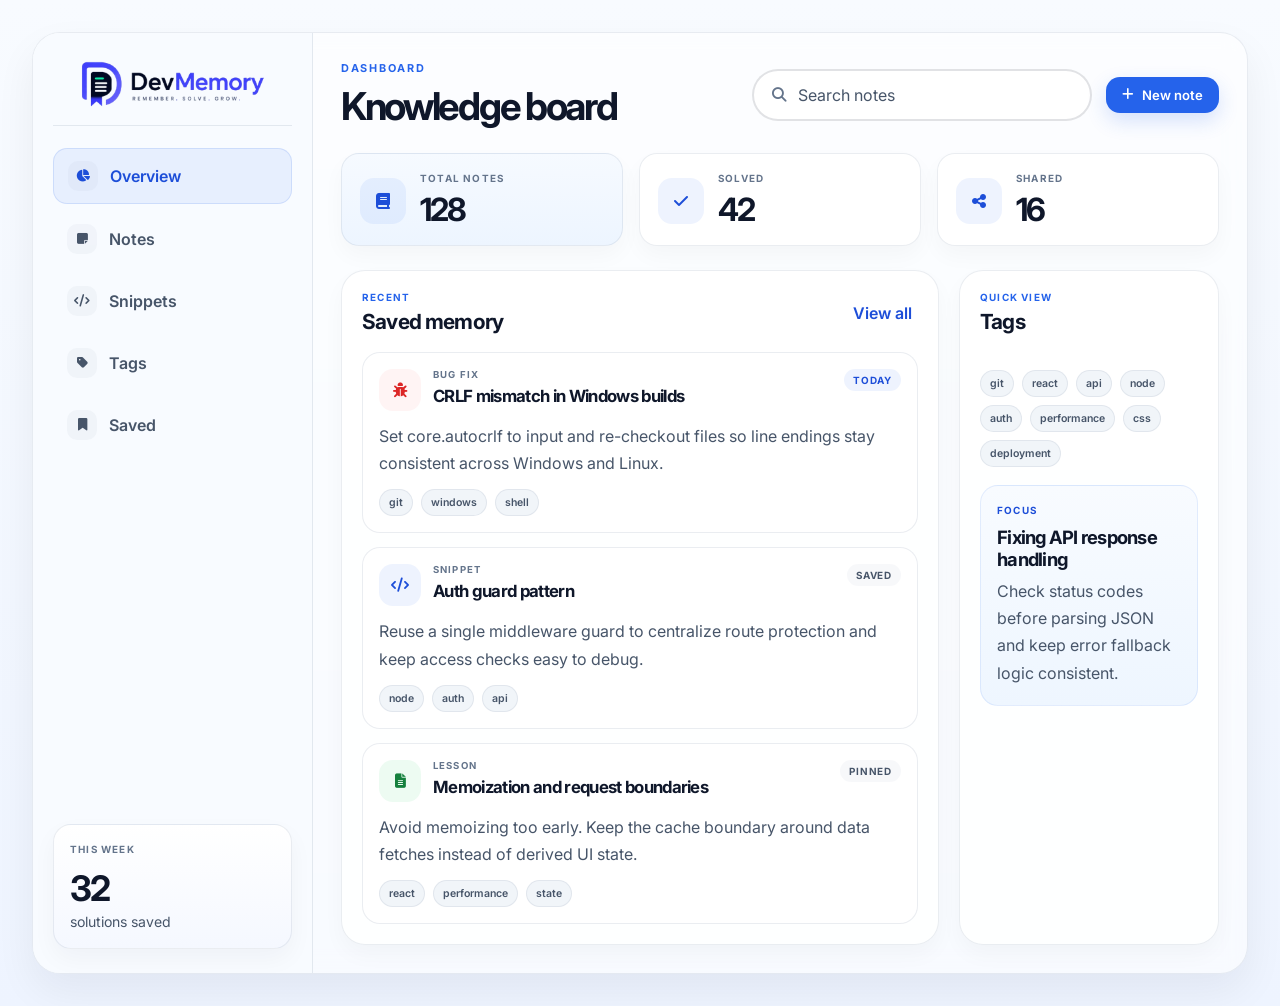
==== dashboard.html @ 0f722874 "Create and building dashboard" ====
<!doctype html>
<html lang="en">
  <head>
    <meta charset="UTF-8" />
    <meta name="viewport" content="width=device-width, initial-scale=1.0" />
    <title>DevMemory Dashboard</title>
    <meta
      name="description"
      content="DevMemory dashboard for saved bug fixes, snippets, commands, and notes."
    />
    <link rel="preconnect" href="https://fonts.googleapis.com" />
    <link rel="preconnect" href="https://fonts.gstatic.com" crossorigin />
    <link
      href="https://fonts.googleapis.com/css2?family=Inter:wght@400;500;600;700;800&display=swap"
      rel="stylesheet"
    />
    <link
      rel="stylesheet"
      href="https://cdnjs.cloudflare.com/ajax/libs/font-awesome/6.5.2/css/all.min.css"
      crossorigin="anonymous"
      referrerpolicy="no-referrer"
    />
    <link rel="stylesheet" href="dashboard.css" />
  </head>
  <body>
    <div class="app-shell">
      <aside class="sidebar">
        <div class="brand-row">
          <img src="img/DevMemoryLogo.png" alt="DevMemory" class="brand-logo" />
        </div>

        <nav class="nav" aria-label="Main navigation">
          <button class="nav-item active" type="button">
            <span class="nav-icon"><i class="fa-solid fa-chart-pie"></i></span>
            Overview
          </button>
          <button class="nav-item" type="button">
            <span class="nav-icon"
              ><i class="fa-solid fa-note-sticky"></i
            ></span>
            Notes
          </button>
          <button class="nav-item" type="button">
            <span class="nav-icon"><i class="fa-solid fa-code"></i></span>
            Snippets
          </button>
          <button class="nav-item" type="button">
            <span class="nav-icon"><i class="fa-solid fa-tag"></i></span>
            Tags
          </button>
          <button class="nav-item" type="button">
            <span class="nav-icon"><i class="fa-solid fa-bookmark"></i></span>
            Saved
          </button>
        </nav>

        <div class="sidebar-card">
          <p class="muted-label">This week</p>
          <h3>32</h3>
          <p>solutions saved</p>
        </div>
      </aside>

      <main class="main-panel">
        <div class="mobile-header-row">
          <button
            class="mobile-menu-button"
            type="button"
            aria-label="Toggle navigation"
            aria-expanded="false"
          >
            <span></span>
            <span></span>
            <span></span>
          </button>

          <div class="mobile-page-heading">
            <p class="eyebrow">Dashboard</p>
            <h1>Knowledge board</h1>
          </div>
        </div>

        <header class="topbar">
          <div>
            <p class="eyebrow">Dashboard</p>
            <h1>Knowledge board</h1>
          </div>

          <div class="topbar-actions">
            <label class="search-box" aria-label="Search notes">
              <i class="fa-solid fa-magnifying-glass"></i>
              <input
                type="text"
                value="Search notes"
                aria-label="Search notes"
              />
            </label>
            <button class="primary-btn" type="button">
              <i class="fa-solid fa-plus"></i>
              New note
            </button>
          </div>
        </header>

        <section class="stats-grid" aria-label="Summary statistics">
          <article class="stat-card accent">
            <div class="stat-icon"><i class="fa-solid fa-book"></i></div>
            <div>
              <p class="stat-label">Total notes</p>
              <h2>128</h2>
            </div>
          </article>

          <article class="stat-card">
            <div class="stat-icon"><i class="fa-solid fa-check"></i></div>
            <div>
              <p class="stat-label">Solved</p>
              <h2>42</h2>
            </div>
          </article>

          <article class="stat-card">
            <div class="stat-icon"><i class="fa-solid fa-share-nodes"></i></div>
            <div>
              <p class="stat-label">Shared</p>
              <h2>16</h2>
            </div>
          </article>
        </section>

        <section class="content-grid">
          <div class="panel">
            <div class="panel-head">
              <div>
                <p class="eyebrow small">Recent</p>
                <h3>Saved memory</h3>
              </div>
              <button class="link-btn" type="button">View all</button>
            </div>

            <div class="note-list">
              <article class="note-card">
                <div class="note-header">
                  <div class="note-icon bug">
                    <i class="fa-solid fa-bug"></i>
                  </div>
                  <div class="note-text">
                    <p class="kicker">Bug fix</p>
                    <h4>CRLF mismatch in Windows builds</h4>
                  </div>
                  <span class="status-pill">Today</span>
                </div>

                <p class="note-copy">
                  Set core.autocrlf to input and re-checkout files so line
                  endings stay consistent across Windows and Linux.
                </p>

                <div class="tag-row">
                  <span>git</span>
                  <span>windows</span>
                  <span>shell</span>
                </div>
              </article>

              <article class="note-card">
                <div class="note-header">
                  <div class="note-icon code">
                    <i class="fa-solid fa-code"></i>
                  </div>
                  <div class="note-text">
                    <p class="kicker">Snippet</p>
                    <h4>Auth guard pattern</h4>
                  </div>
                  <span class="status-pill muted">Saved</span>
                </div>

                <p class="note-copy">
                  Reuse a single middleware guard to centralize route protection
                  and keep access checks easy to debug.
                </p>

                <div class="tag-row">
                  <span>node</span>
                  <span>auth</span>
                  <span>api</span>
                </div>
              </article>

              <article class="note-card">
                <div class="note-header">
                  <div class="note-icon doc">
                    <i class="fa-solid fa-file-lines"></i>
                  </div>
                  <div class="note-text">
                    <p class="kicker">Lesson</p>
                    <h4>Memoization and request boundaries</h4>
                  </div>
                  <span class="status-pill muted">Pinned</span>
                </div>

                <p class="note-copy">
                  Avoid memoizing too early. Keep the cache boundary around data
                  fetches instead of derived UI state.
                </p>

                <div class="tag-row">
                  <span>react</span>
                  <span>performance</span>
                  <span>state</span>
                </div>
              </article>
            </div>
          </div>

          <aside class="panel side-panel">
            <div class="panel-head">
              <div>
                <p class="eyebrow small">Quick view</p>
                <h3>Tags</h3>
              </div>
            </div>

            <div class="tag-cloud">
              <span>git</span>
              <span>react</span>
              <span>api</span>
              <span>node</span>
              <span>auth</span>
              <span>performance</span>
              <span>css</span>
              <span>deployment</span>
            </div>

            <div class="mini-card">
              <p class="mini-label">Focus</p>
              <h4>Fixing API response handling</h4>
              <p>
                Check status codes before parsing JSON and keep error fallback
                logic consistent.
              </p>
            </div>
          </aside>
        </section>
      </main>
    </div>

    <script>
      const appShell = document.querySelector(".app-shell");
      const mobileMenuButton = document.querySelector(".mobile-menu-button");
      const navItems = document.querySelectorAll(".nav-item");
      const sidebar = document.querySelector(".sidebar");

      function setMobileMenuState(isOpen) {
        if (!appShell) return;

        appShell.classList.toggle("nav-open", isOpen);

        if (mobileMenuButton) {
          mobileMenuButton.setAttribute("aria-expanded", String(isOpen));
        }

        document.body.classList.toggle(
          "mobile-menu-open",
          isOpen && window.innerWidth <= 980,
        );
      }

      function closeMobileMenu() {
        setMobileMenuState(false);
      }

      if (mobileMenuButton && appShell) {
        mobileMenuButton.addEventListener("click", (event) => {
          event.stopPropagation();
          const isOpen = !appShell.classList.contains("nav-open");
          setMobileMenuState(isOpen);
        });
      }

      navItems.forEach((item) => {
        item.addEventListener("click", () => {
          if (window.innerWidth <= 980) {
            closeMobileMenu();
          }
        });
      });

      document.addEventListener("click", (event) => {
        if (window.innerWidth > 980) return;

        if (!appShell) return;

        const clickedInsideSidebar = sidebar && sidebar.contains(event.target);
        const clickedToggle =
          mobileMenuButton && mobileMenuButton.contains(event.target);

        if (
          !clickedInsideSidebar &&
          !clickedToggle &&
          appShell.classList.contains("nav-open")
        ) {
          closeMobileMenu();
        }
      });

      window.addEventListener("resize", () => {
        if (window.innerWidth > 980) {
          closeMobileMenu();
        }
      });
    </script>
  </body>
</html>
---- dashboard.css ----
:root {
  --bg: #f5f8ff;
  --panel: rgba(255, 255, 255, 0.9);
  --panel-strong: #ffffff;
  --panel-soft: #f8fafc;
  --line: rgba(148, 163, 184, 0.22);
  --text: #0f172a;
  --muted: #475569;
  --soft-muted: #64748b;
  --primary: #2563eb;
  --primary-strong: #1d4ed8;
  --primary-soft: rgba(37, 99, 235, 0.08);
  --shadow: 0 18px 40px rgba(15, 23, 42, 0.06);
}

* {
  box-sizing: border-box;
}

html,
body {
  margin: 0;
  min-height: 100%;
  font-family: "Inter", sans-serif;
  background: linear-gradient(180deg, #f8fbff 0%, #eef4ff 100%);
  color: var(--text);
}

body {
  min-height: 100vh;
  padding: 32px;
}

button,
input {
  font: inherit;
}

img {
  max-width: 100%;
  display: block;
}

.app-shell {
  max-width: 1380px;
  margin: 0 auto;
  display: grid;
  grid-template-columns: 280px minmax(0, 1fr);
  min-height: 860px;
  background: rgba(255, 255, 255, 0.58);
  border: 1px solid rgba(148, 163, 184, 0.2);
  border-radius: 28px;
  box-shadow: var(--shadow);
  overflow: hidden;
  backdrop-filter: blur(10px);
}

.sidebar {
  background: #f8fbff;
  border-right: 1px solid var(--line);
  padding: 28px 20px 24px;
  display: flex;
  flex-direction: column;
}

.brand-row {
  display: flex;
  align-items: center;
  justify-content: center;
  margin-bottom: 22px;
  padding-bottom: 18px;
  border-bottom: 1px solid var(--line);
}

.brand-logo {
  width: min(100%, 185px);
  height: auto;
}

.nav {
  display: grid;
  gap: 8px;
}

.nav-item {
  border: 0;
  background: transparent;
  color: var(--muted);
  display: flex;
  align-items: center;
  gap: 12px;
  width: 100%;
  padding: 12px 14px;
  border-radius: 14px;
  text-align: left;
  font-weight: 600;
  transition: all 0.2s ease;
}

.nav-item.active {
  background: var(--primary-soft);
  color: var(--primary-strong);
  border: 1px solid rgba(37, 99, 235, 0.14);
}

.nav-item:hover {
  background: rgba(148, 163, 184, 0.06);
}

.nav-icon {
  width: 30px;
  height: 30px;
  display: inline-flex;
  align-items: center;
  justify-content: center;
  border-radius: 10px;
  background: rgba(148, 163, 184, 0.08);
  color: inherit;
  font-size: 0.78rem;
}

.sidebar-card {
  margin-top: auto;
  background: linear-gradient(180deg, #ffffff 0%, #f5f8ff 100%);
  border: 1px solid rgba(148, 163, 184, 0.2);
  border-radius: 18px;
  padding: 18px 16px;
  box-shadow: 0 10px 24px rgba(15, 23, 42, 0.04);
}

.muted-label {
  margin: 0;
  text-transform: uppercase;
  letter-spacing: 0.12em;
  font-size: 0.62rem;
  font-weight: 700;
  color: var(--soft-muted);
}

.sidebar-card h3 {
  margin: 12px 0 4px;
  font-size: 2.2rem;
  letter-spacing: -0.06em;
}

.sidebar-card p:last-child {
  margin: 0;
  color: var(--muted);
  font-size: 0.88rem;
}

.main-panel {
  padding: 28px;
}

.topbar {
  display: flex;
  align-items: center;
  justify-content: space-between;
  gap: 20px;
  padding-bottom: 24px;
}

.eyebrow {
  margin: 0;
  color: var(--primary);
  text-transform: uppercase;
  letter-spacing: 0.16em;
  font-size: 0.68rem;
  font-weight: 700;
}

.eyebrow.small {
  letter-spacing: 0.12em;
  font-size: 0.62rem;
}

.topbar h1 {
  margin: 8px 0 0;
  font-size: clamp(2rem, 3vw, 2.8rem);
  letter-spacing: -0.06em;
}

.topbar-actions {
  display: flex;
  align-items: center;
  gap: 14px;
}

.search-box {
  display: flex;
  align-items: center;
  gap: 12px;
  min-width: 340px;
  background: rgba(255, 255, 255, 0.82);
  border: 2px solid rgba(15, 23, 42, 0.12);
  border-radius: 999px;
  padding: 0 18px;
  color: var(--soft-muted);
  box-shadow: inset 0 1px 0 rgba(255, 255, 255, 0.7);
  transition:
    border-color 0.2s ease,
    box-shadow 0.2s ease;
}

.search-box:focus-within {
  border-color: rgba(37, 99, 235, 0.5);
  box-shadow: 0 0 0 4px rgba(37, 99, 235, 0.12);
}

.search-box i {
  font-size: 0.9rem;
  color: var(--soft-muted);
}

.search-box input {
  border: 0;
  background: transparent;
  width: 100%;
  padding: 14px 0;
  color: var(--muted);
  font-size: 1rem;
  outline: none;
}

.search-box input::placeholder {
  color: var(--soft-muted);
}

.primary-btn {
  display: inline-flex;
  align-items: center;
  justify-content: center;
  gap: 8px;
  border: 0;
  border-radius: 14px;
  background: var(--primary);
  color: white;
  padding: 10px 16px;
  font-size: 0.82rem;
  font-weight: 600;
  box-shadow: 0 8px 20px rgba(37, 99, 235, 0.18);
  white-space: nowrap;
}

.stats-grid {
  display: grid;
  grid-template-columns: repeat(3, minmax(0, 1fr));
  gap: 16px;
}

.stat-card {
  background: rgba(255, 255, 255, 0.82);
  border: 1px solid rgba(148, 163, 184, 0.2);
  border-radius: 18px;
  padding: 18px 18px 16px;
  display: flex;
  align-items: center;
  gap: 14px;
  box-shadow: 0 10px 22px rgba(15, 23, 42, 0.03);
}

.stat-card.accent {
  background: linear-gradient(180deg, #f6faff 0%, #edf5ff 100%);
}

.stat-icon {
  width: 46px;
  height: 46px;
  display: inline-flex;
  align-items: center;
  justify-content: center;
  border-radius: 14px;
  background: var(--primary-soft);
  color: var(--primary-strong);
}

.stat-label {
  margin: 0;
  color: var(--soft-muted);
  text-transform: uppercase;
  letter-spacing: 0.12em;
  font-size: 0.62rem;
  font-weight: 700;
}

.stat-card h2 {
  margin: 6px 0 0;
  font-size: 2rem;
  letter-spacing: -0.06em;
}

.content-grid {
  margin-top: 24px;
  display: grid;
  grid-template-columns: minmax(0, 1.7fr) minmax(260px, 0.7fr);
  gap: 20px;
}

.panel {
  background: rgba(255, 255, 255, 0.82);
  border: 1px solid rgba(148, 163, 184, 0.2);
  border-radius: 24px;
  padding: 20px;
  box-shadow: 0 10px 22px rgba(15, 23, 42, 0.03);
}

.panel-head {
  display: flex;
  align-items: center;
  justify-content: space-between;
  gap: 12px;
  margin-bottom: 18px;
}

.panel-head h3 {
  margin: 6px 0 0;
  font-size: 1.3rem;
  letter-spacing: -0.04em;
}

.link-btn {
  border: 0;
  background: transparent;
  color: var(--primary-strong);
  font-weight: 600;
  cursor: pointer;
}

.note-list {
  display: grid;
  gap: 14px;
}

.note-card {
  background: #ffffff;
  border: 1px solid rgba(148, 163, 184, 0.2);
  border-radius: 18px;
  padding: 16px;
}

.note-header {
  display: flex;
  align-items: flex-start;
  gap: 12px;
}

.note-icon {
  width: 42px;
  height: 42px;
  border-radius: 14px;
  display: inline-flex;
  align-items: center;
  justify-content: center;
  font-size: 0.9rem;
}

.note-icon.bug {
  background: rgba(248, 113, 113, 0.08);
  color: #dc2626;
}

.note-icon.code {
  background: rgba(37, 99, 235, 0.08);
  color: var(--primary-strong);
}

.note-icon.doc {
  background: rgba(34, 197, 94, 0.08);
  color: #15803d;
}

.note-text {
  flex: 1;
  min-width: 0;
}

.kicker {
  margin: 0;
  text-transform: uppercase;
  letter-spacing: 0.12em;
  font-size: 0.6rem;
  font-weight: 700;
  color: var(--soft-muted);
}

.note-text h4 {
  margin: 6px 0 0;
  font-size: 1.05rem;
  letter-spacing: -0.04em;
}

.status-pill {
  display: inline-flex;
  align-items: center;
  justify-content: center;
  padding: 5px 9px;
  border-radius: 999px;
  background: rgba(37, 99, 235, 0.08);
  color: var(--primary-strong);
  font-size: 0.62rem;
  font-weight: 700;
  letter-spacing: 0.08em;
  text-transform: uppercase;
}

.status-pill.muted {
  background: rgba(148, 163, 184, 0.08);
  color: var(--muted);
}

.note-copy {
  margin: 12px 0 0;
  color: var(--muted);
  line-height: 1.7;
}

.tag-row,
.tag-cloud {
  display: flex;
  flex-wrap: wrap;
  gap: 8px;
  margin-top: 12px;
}

.tag-row span,
.tag-cloud span {
  display: inline-flex;
  align-items: center;
  padding: 6px 9px;
  border-radius: 999px;
  background: #f1f5f9;
  border: 1px solid rgba(148, 163, 184, 0.18);
  color: var(--muted);
  font-size: 0.66rem;
  font-weight: 600;
}

.side-panel {
  display: flex;
  flex-direction: column;
  gap: 18px;
}

.tag-cloud {
  margin-top: 0;
}

.mini-card {
  background: linear-gradient(180deg, #f8fbff 0%, #eef6ff 100%);
  border: 1px solid rgba(37, 99, 235, 0.1);
  border-radius: 18px;
  padding: 18px 16px;
}

.mini-label {
  margin: 0;
  color: var(--primary-strong);
  text-transform: uppercase;
  letter-spacing: 0.12em;
  font-size: 0.62rem;
  font-weight: 700;
}

.mini-card h4 {
  margin: 10px 0 8px;
  font-size: 1.15rem;
  letter-spacing: -0.04em;
}

.mini-card p:last-child {
  margin: 0;
  color: var(--muted);
  line-height: 1.7;
}

.mobile-menu-button {
  display: none;
}

.mobile-header-row {
  display: none;
}

@media (max-width: 980px) {
  body {
    padding: 20px;
  }

  body.mobile-menu-open {
    overflow: hidden;
  }

  .app-shell {
    position: relative;
    grid-template-columns: 1fr;
  }

  .sidebar {
    position: fixed;
    top: 14px;
    left: 14px;
    right: 14px;
    z-index: 30;
    display: none;
    max-height: min(72vh, 540px);
    overflow: hidden;
    border: 1px solid rgba(148, 163, 184, 0.22);
    border-radius: 20px;
    background: rgba(255, 255, 255, 0.78);
    backdrop-filter: blur(12px);
    -webkit-backdrop-filter: blur(12px);
    box-shadow: 0 24px 50px rgba(15, 23, 42, 0.12);
    padding: 18px 16px 16px;
    pointer-events: auto;
  }

  .app-shell.nav-open .sidebar {
    display: flex;
  }

  .app-shell.nav-open .sidebar .nav {
    overflow: hidden;
  }

  .mobile-header-row {
    display: flex;
    align-items: center;
    gap: 12px;
    margin-bottom: 16px;
    padding-left: 8px;
  }

  .mobile-page-heading {
    display: flex;
    flex-direction: column;
    gap: 2px;
  }

  .mobile-page-heading .eyebrow {
    font-size: 0.62rem;
    letter-spacing: 0.14em;
  }

  .mobile-page-heading h1 {
    margin: 0;
    font-size: 1.8rem;
    letter-spacing: -0.05em;
  }

  .mobile-menu-button {
    display: inline-flex;
    align-items: center;
    justify-content: center;
    flex-direction: column;
    gap: 5px;
    width: 42px;
    height: 42px;
    border: 1px solid rgba(148, 163, 184, 0.2);
    border-radius: 12px;
    background: rgba(255, 255, 255, 0.9);
    box-shadow: 0 8px 18px rgba(15, 23, 42, 0.06);
    cursor: pointer;
    flex-shrink: 0;
  }

  .mobile-menu-button span {
    display: block;
    width: 18px;
    height: 2px;
    border-radius: 999px;
    background: var(--text);
  }

  .topbar {
    display: block;
    padding-bottom: 18px;
  }

  .topbar > div:first-child {
    display: none;
  }

  .topbar-actions {
    display: flex;
    flex-direction: column;
    align-items: stretch;
    gap: 12px;
    width: 100%;
  }

  .content-grid {
    grid-template-columns: 1fr;
  }
}

@media (max-width: 640px) {
  .topbar,
  .topbar-actions {
    flex-direction: column;
    align-items: stretch;
  }

  .topbar h1 {
    font-size: 1.7rem;
    letter-spacing: -0.05em;
  }

  .search-box {
    min-width: 0;
    width: 100%;
    padding: 0 14px;
  }

  .search-box input {
    font-size: 0.92rem;
    padding: 12px 0;
  }

  .primary-btn {
    width: 100%;
    font-size: 0.8rem;
    padding: 10px 14px;
  }

  .panel-head h3,
  .mini-card h4,
  .note-text h4 {
    font-size: 1rem;
  }

  .stats-grid {
    grid-template-columns: 1fr;
  }

  .nav-item {
    padding: 10px 12px;
    font-size: 0.88rem;
  }

  .sidebar-card h3 {
    font-size: 1.7rem;
  }
}
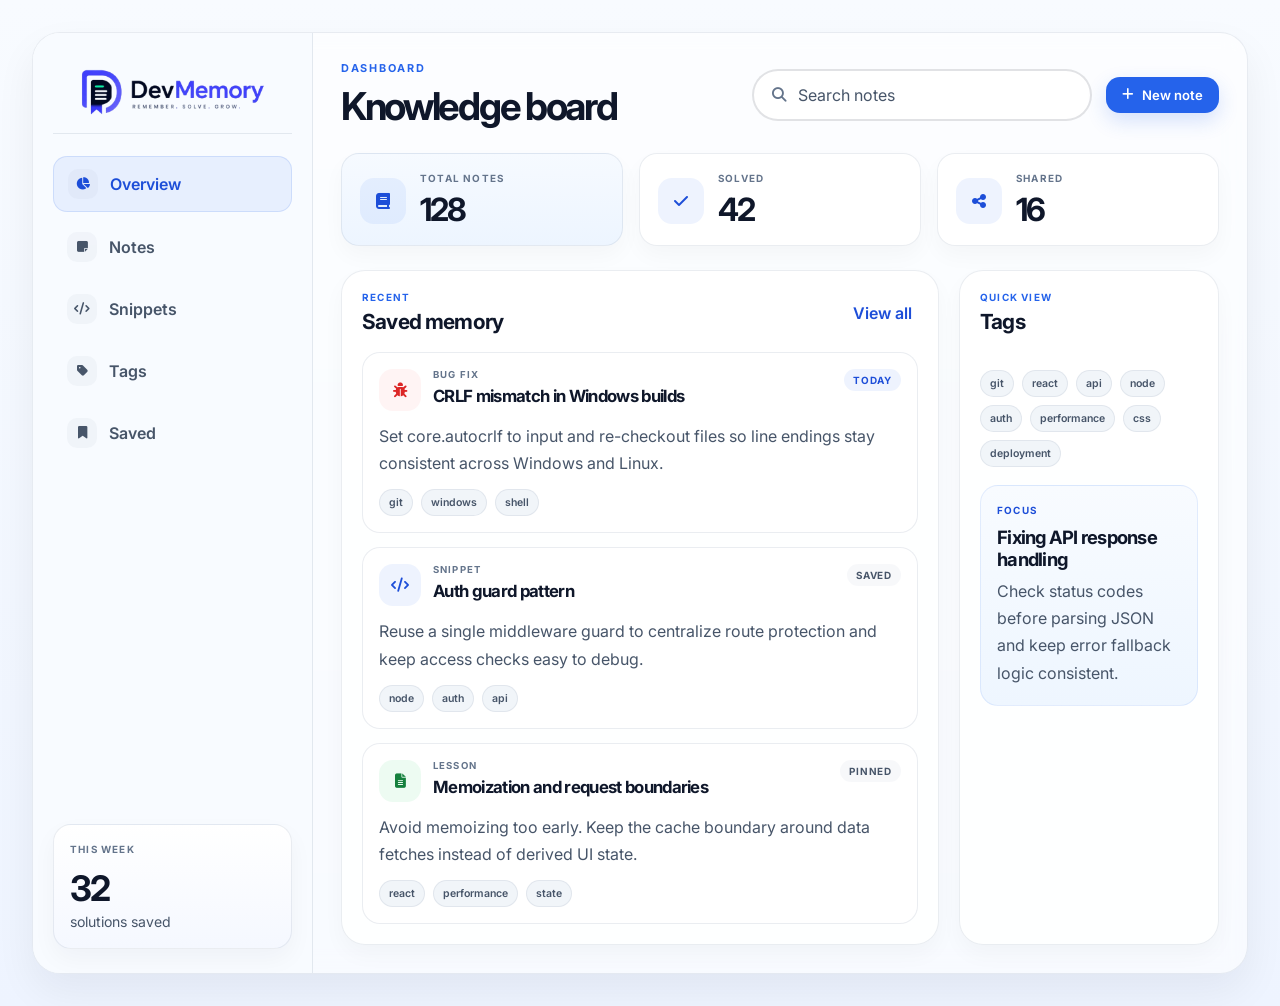
==== commit 4aae21e2: "Updating the note page" ====
--- a/dashboard.html
+++ b/dashboard.html
@@ -25,6 +25,17 @@
   <body>
     <div class="app-shell">
       <aside class="sidebar">
+        <div class="sidebar-head">
+          <button
+            class="sidebar-dismiss"
+            type="button"
+            aria-label="Dismiss navigation"
+            data-close-nav
+          >
+            <i class="fa-solid fa-xmark"></i>
+          </button>
+        </div>
+
         <div class="brand-row">
           <img src="img/DevMemoryLogo.png" alt="DevMemory" class="brand-logo" />
         </div>
@@ -250,6 +261,7 @@
       const mobileMenuButton = document.querySelector(".mobile-menu-button");
       const navItems = document.querySelectorAll(".nav-item");
       const sidebar = document.querySelector(".sidebar");
+      const sidebarDismissButton = document.querySelector("[data-close-nav]");
 
       function setMobileMenuState(isOpen) {
         if (!appShell) return;
@@ -275,6 +287,13 @@
           event.stopPropagation();
           const isOpen = !appShell.classList.contains("nav-open");
           setMobileMenuState(isOpen);
+        });
+      }
+
+      if (sidebarDismissButton) {
+        sidebarDismissButton.addEventListener("click", (event) => {
+          event.stopPropagation();
+          closeMobileMenu();
         });
       }
 
--- a/dashboard.css
+++ b/dashboard.css
@@ -61,6 +61,25 @@
   padding: 28px 20px 24px;
   display: flex;
   flex-direction: column;
+}
+
+.sidebar-head {
+  display: flex;
+  justify-content: flex-end;
+  margin-bottom: 8px;
+}
+
+.sidebar-dismiss {
+  display: none;
+  align-items: center;
+  justify-content: center;
+  width: 36px;
+  height: 36px;
+  border: 1px solid rgba(148, 163, 184, 0.2);
+  border-radius: 10px;
+  background: rgba(255, 255, 255, 0.9);
+  color: var(--muted);
+  cursor: pointer;
 }
 
 .brand-row {
@@ -515,6 +534,10 @@
     pointer-events: auto;
   }
 
+  .sidebar-dismiss {
+    display: inline-flex;
+  }
+
   .app-shell.nav-open .sidebar {
     display: flex;
   }
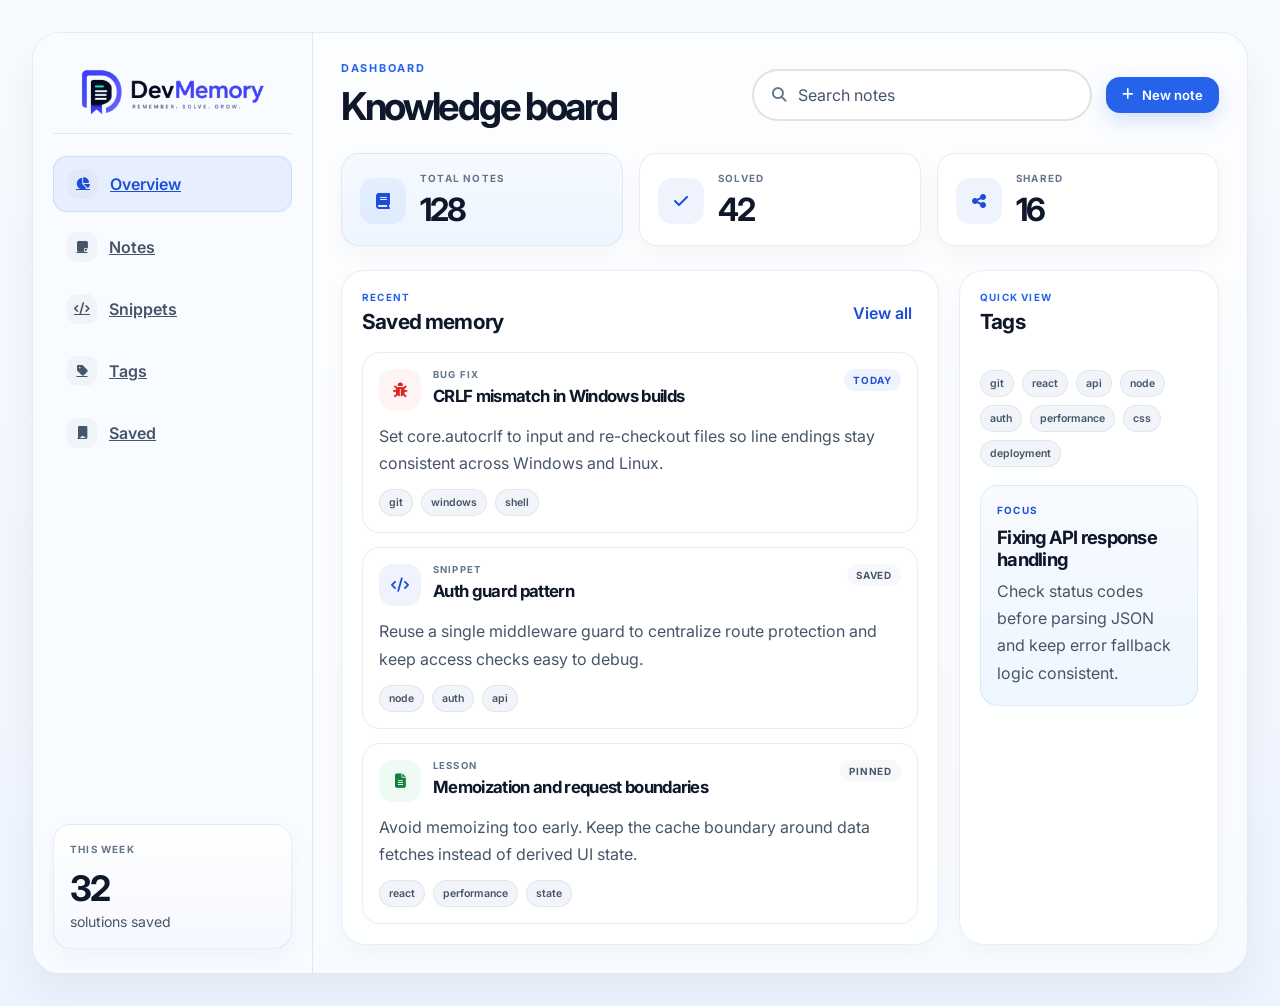
==== commit fc76ffa6: "Updating all the pages" ====
--- a/dashboard.html
+++ b/dashboard.html
@@ -41,28 +41,28 @@
         </div>
 
         <nav class="nav" aria-label="Main navigation">
-          <button class="nav-item active" type="button">
+          <a class="nav-item active" href="dashboard.html" aria-current="page">
             <span class="nav-icon"><i class="fa-solid fa-chart-pie"></i></span>
             Overview
-          </button>
-          <button class="nav-item" type="button">
+          </a>
+          <a class="nav-item" href="notes.html">
             <span class="nav-icon"
               ><i class="fa-solid fa-note-sticky"></i
             ></span>
             Notes
-          </button>
-          <button class="nav-item" type="button">
+          </a>
+          <a class="nav-item" href="snippets.html">
             <span class="nav-icon"><i class="fa-solid fa-code"></i></span>
             Snippets
-          </button>
-          <button class="nav-item" type="button">
+          </a>
+          <a class="nav-item" href="dashboard.html#tags">
             <span class="nav-icon"><i class="fa-solid fa-tag"></i></span>
             Tags
-          </button>
-          <button class="nav-item" type="button">
+          </a>
+          <a class="nav-item" href="dashboard.html">
             <span class="nav-icon"><i class="fa-solid fa-bookmark"></i></span>
             Saved
-          </button>
+          </a>
         </nav>
 
         <div class="sidebar-card">
@@ -232,7 +232,7 @@
               </div>
             </div>
 
-            <div class="tag-cloud">
+            <div class="tag-cloud" id="tags">
               <span>git</span>
               <span>react</span>
               <span>api</span>
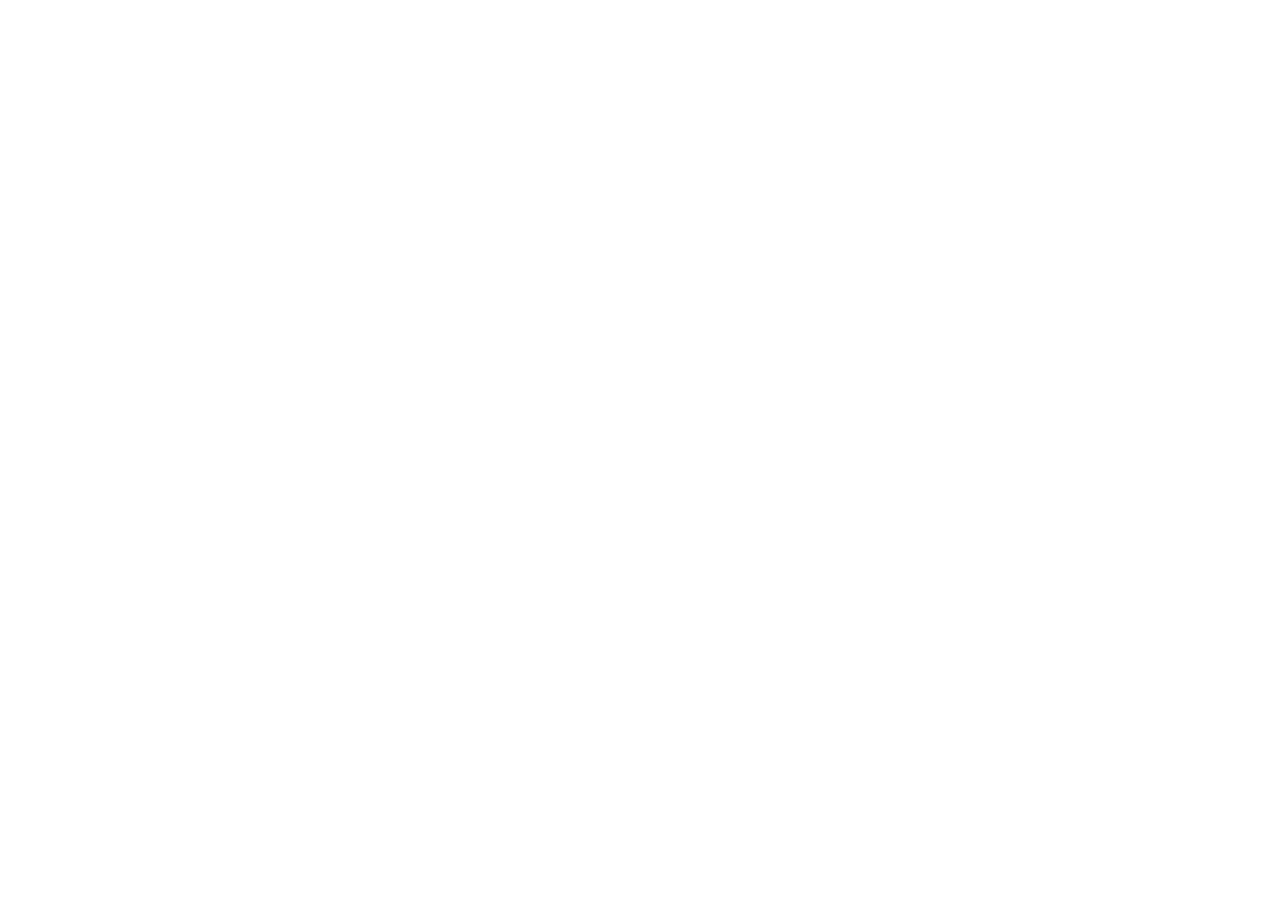
==== commit 382eb0fb: "Commented All dashboard code" ====
--- a/dashboard.html
+++ b/dashboard.html
@@ -1,4 +1,4 @@
-<!doctype html>
+<!-- <!doctype html>
 <html lang="en">
   <head>
     <meta charset="UTF-8" />
@@ -222,7 +222,7 @@
                 </div>
               </article>
             </div>
-          </div>
+          </div>  
 
           <aside class="panel side-panel">
             <div class="panel-head">
@@ -330,4 +330,4 @@
       });
     </script>
   </body>
-</html>
+</html> -->
